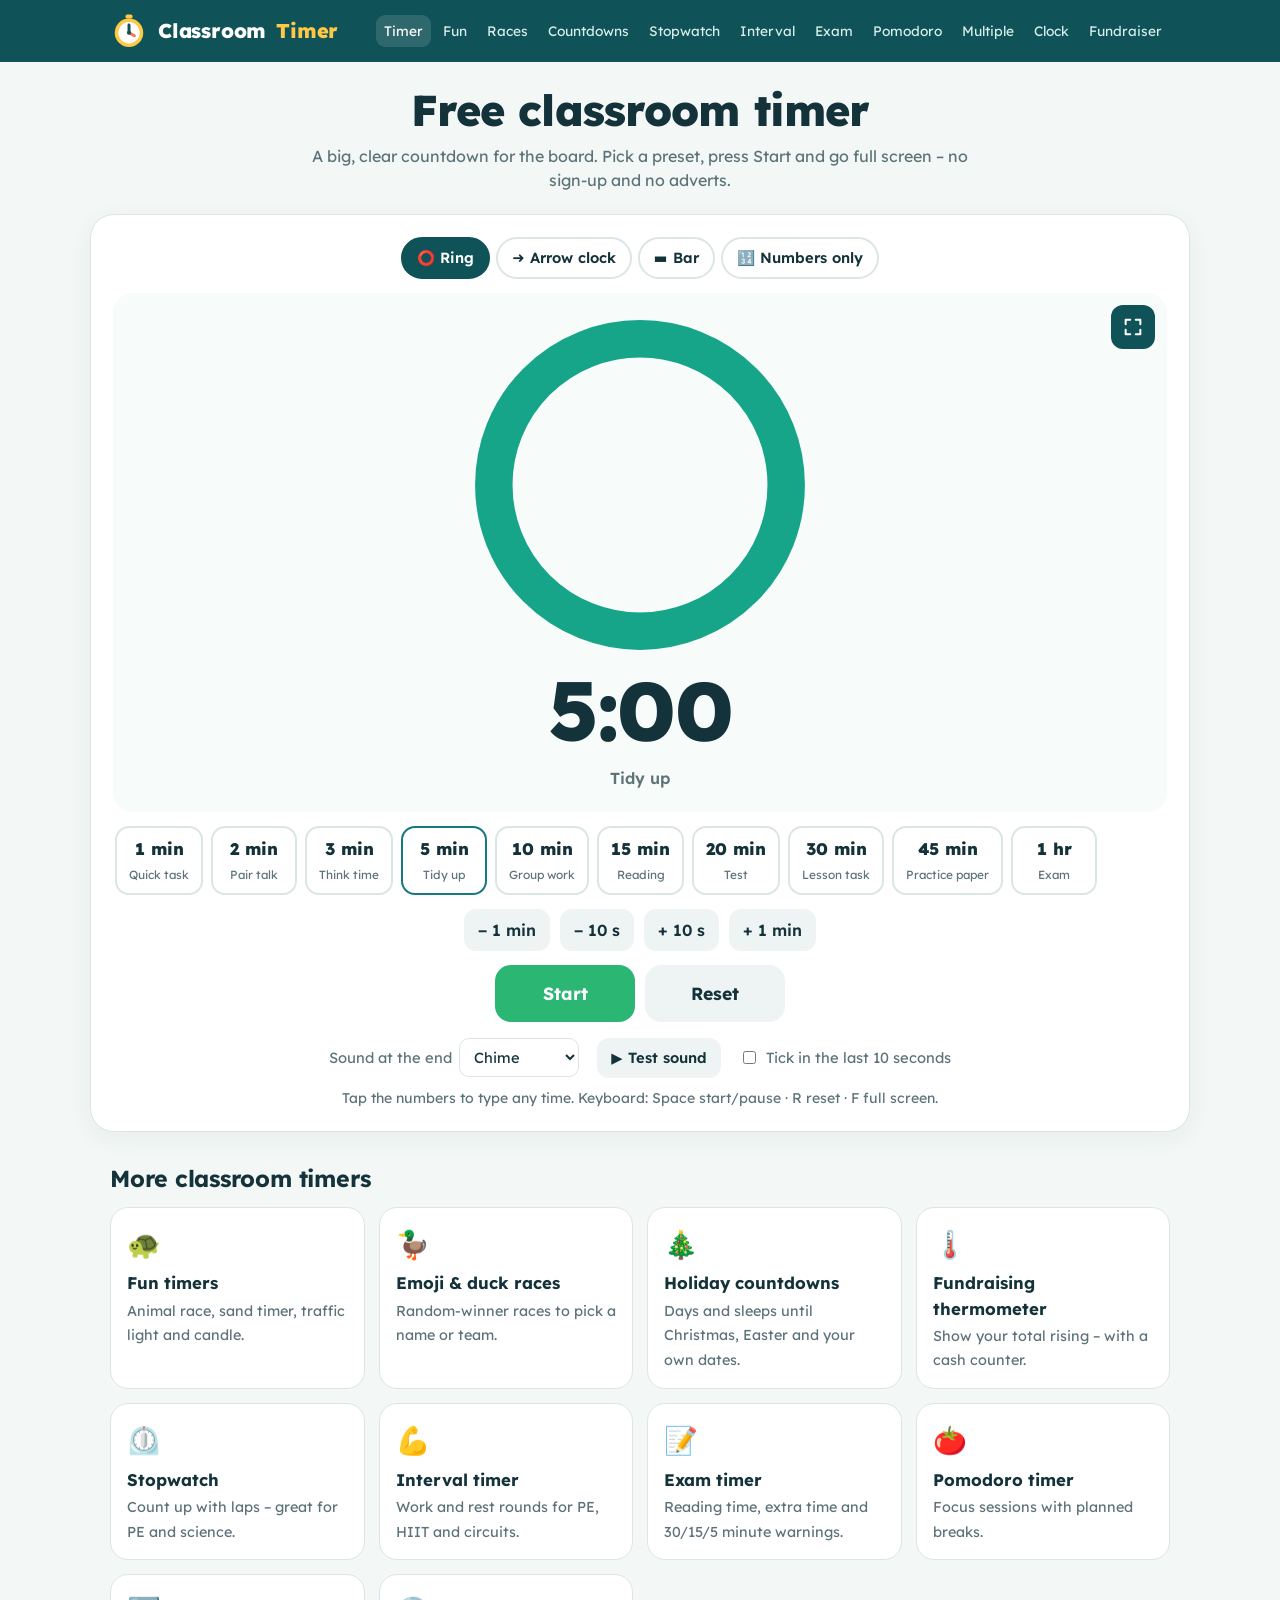
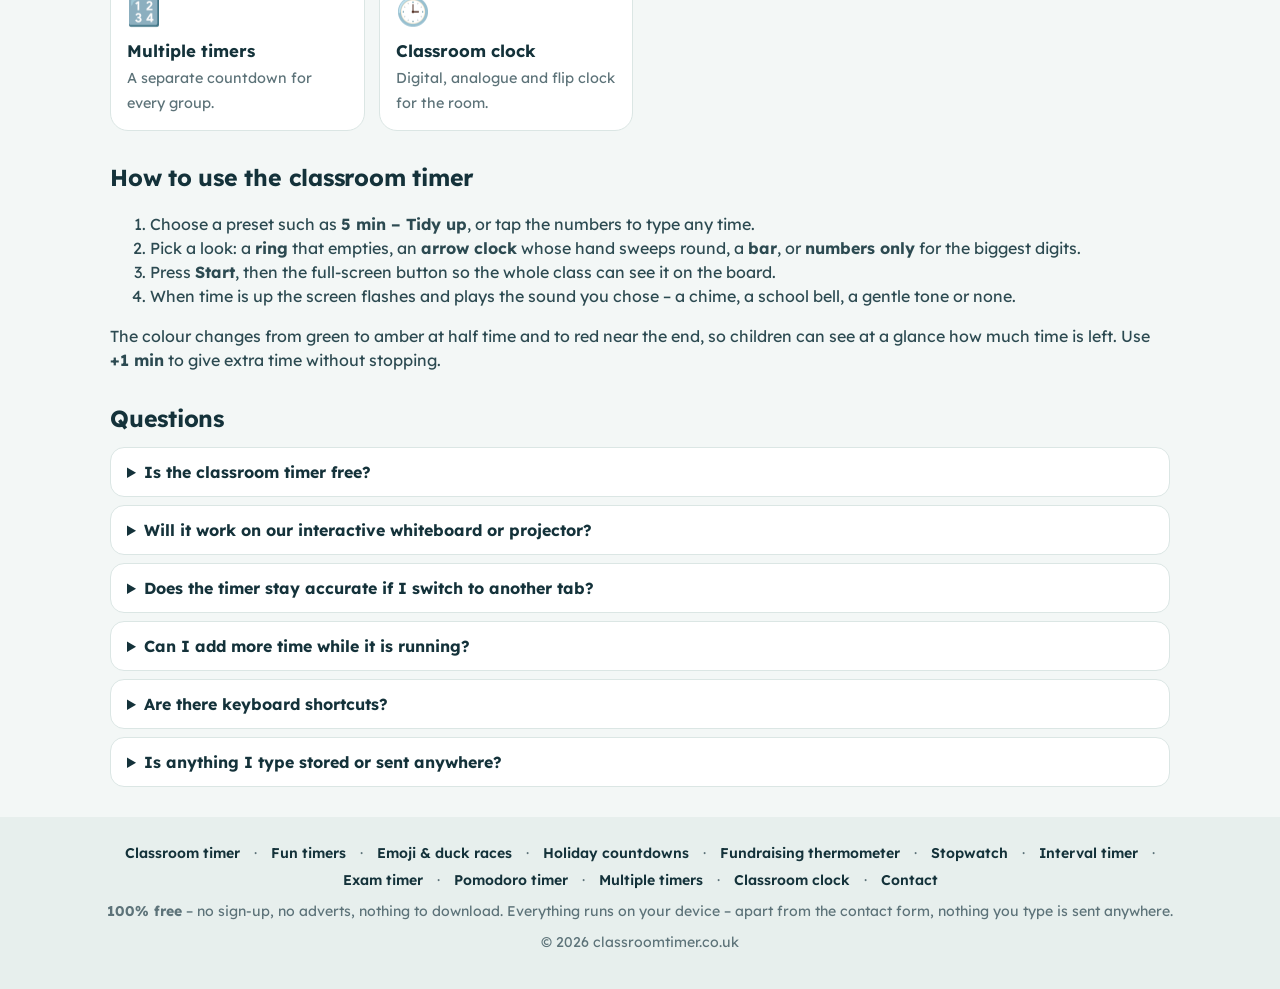
==== index.html @ d0c6798f "Add files via upload" ====
<!DOCTYPE html>
<html lang="en-GB">
<head>
<meta charset="utf-8">
<meta name="viewport" content="width=device-width, initial-scale=1">
<title>Classroom Timer – Free Online Countdown for Teachers</title>
<meta name="description" content="Free classroom timer with big, clear numbers for the board. Presets from 1 minute to 1 hour, full screen, end-of-time sounds. No sign-up, no adverts.">
<link rel="canonical" href="https://classroomtimer.co.uk/">
<meta name="robots" content="index, follow">
<meta name="theme-color" content="#0F5257">
<link rel="icon" href="/favicon.svg?v=20261110" type="image/svg+xml">
<link rel="icon" href="/favicon-32.png?v=20261110" sizes="32x32" type="image/png">
<link rel="apple-touch-icon" href="/apple-touch-icon.png?v=20261110">
<meta property="og:type" content="website"><meta property="og:url" content="https://classroomtimer.co.uk/"><meta property="og:site_name" content="Classroom Timer">
<meta property="og:title" content="Classroom Timer – Free Online Countdown for Teachers"><meta property="og:description" content="Free classroom timer with big, clear numbers for the board. Presets from 1 minute to 1 hour, full screen, end-of-time sounds. No sign-up, no adverts.">
<meta property="og:image" content="https://classroomtimer.co.uk/og-image.png?v=20261110"><meta property="og:image:width" content="1200"><meta property="og:image:height" content="630"><meta property="og:locale" content="en_GB">
<meta name="twitter:card" content="summary_large_image"><meta name="twitter:title" content="Classroom Timer – Free Online Countdown for Teachers"><meta name="twitter:description" content="Free classroom timer with big, clear numbers for the board. Presets from 1 minute to 1 hour, full screen, end-of-time sounds. No sign-up, no adverts."><meta name="twitter:image" content="https://classroomtimer.co.uk/og-image.png?v=20261110">
<link rel="preconnect" href="https://fonts.googleapis.com"><link rel="preconnect" href="https://fonts.gstatic.com" crossorigin>
<link href="https://fonts.googleapis.com/css2?family=Lexend:wght@400;500;600;700;800&display=swap" rel="stylesheet">
<link rel="stylesheet" href="/site.css?v=20261110"><link rel="stylesheet" href="/visual.css?v=20261110">

<script type="application/ld+json">{"@context": "https://schema.org", "@graph": [{"@type": "WebSite", "name": "Classroom Timer", "url": "https://classroomtimer.co.uk/", "inLanguage": "en-GB"}, {"@type": "WebApplication", "name": "Free classroom timer", "url": "https://classroomtimer.co.uk/", "applicationCategory": "EducationalApplication", "operatingSystem": "Any (runs in your web browser)", "isAccessibleForFree": true, "inLanguage": "en-GB", "offers": {"@type": "Offer", "price": "0", "priceCurrency": "GBP"}}, {"@type": "FAQPage", "mainEntity": [{"@type": "Question", "name": "Is the classroom timer free?", "acceptedAnswer": {"@type": "Answer", "text": "Yes. Every timer on this site is completely free, with no sign-up, no download and no adverts."}}, {"@type": "Question", "name": "Will it work on our interactive whiteboard or projector?", "acceptedAnswer": {"@type": "Answer", "text": "Yes. It runs in any modern web browser. Press the full-screen button and the timer fills the screen with large, high-contrast numbers that are easy to read from the back of the room."}}, {"@type": "Question", "name": "Does the timer stay accurate if I switch to another tab?", "acceptedAnswer": {"@type": "Answer", "text": "Yes. The time left is worked out from the computer’s clock rather than by counting, so it stays correct even if you switch to slides or another tab. It also keeps the screen awake on devices that allow it."}}, {"@type": "Question", "name": "Can I add more time while it is running?", "acceptedAnswer": {"@type": "Answer", "text": "Yes – use the +1 min and +10 s buttons at any time. You can also pause and carry on."}}, {"@type": "Question", "name": "Are there keyboard shortcuts?", "acceptedAnswer": {"@type": "Answer", "text": "Space starts and pauses, R resets and F switches full screen on or off."}}, {"@type": "Question", "name": "Is anything I type stored or sent anywhere?", "acceptedAnswer": {"@type": "Answer", "text": "No. Everything runs on your device. Your last settings are remembered in your own browser only."}}]}]}</script>
</head>
<body data-page="home">
<header class="top"><div class="top-in">
  <a class="logo" href="/" aria-label="Classroom Timer – home"><svg viewBox="0 0 64 64" aria-hidden="true"><circle cx="32" cy="35" r="24" fill="#FFC845"/><circle cx="32" cy="35" r="18" fill="#fff"/>
<path d="M32 35 L32 22" stroke="#0F5257" stroke-width="5" stroke-linecap="round"/><path d="M32 35 L41 40" stroke="#FF6B5B" stroke-width="5" stroke-linecap="round"/>
<rect x="26" y="4" width="12" height="7" rx="3" fill="#FFC845"/><circle cx="32" cy="35" r="3.5" fill="#0F5257"/></svg>Classroom <span>Timer</span></a>
  <button class="menu-btn" type="button" aria-expanded="false" aria-controls="nav">☰ Menu</button>
  <nav class="nav" id="nav" aria-label="Timers"><a href="/" class="on" aria-current="page">Timer</a><a href="/fun-timers/">Fun</a><a href="/races/">Races</a><a href="/holiday-countdown/">Countdowns</a><a href="/stopwatch/">Stopwatch</a><a href="/interval-timer/">Interval</a><a href="/exam-timer/">Exam</a><a href="/pomodoro-timer/">Pomodoro</a><a href="/multiple-timers/">Multiple</a><a href="/clock/">Clock</a><a href="/fundraising-thermometer/">Fundraiser</a></nav>
</div></header>
<main>
<div class="hero"><h1>Free classroom timer</h1><p>A big, clear countdown for the board. Pick a preset, press Start and go full screen – no sign-up and no adverts.</p></div>
<section class="card" id="vt"></section>
</main>
<section class="info"><h2>More classroom timers</h2><div class="tools"><a class="tool" href="/fun-timers/"><i>🐢</i><b>Fun timers</b><span>Animal race, sand timer, traffic light and candle.</span></a><a class="tool" href="/races/"><i>🦆</i><b>Emoji & duck races</b><span>Random-winner races to pick a name or team.</span></a><a class="tool" href="/holiday-countdown/"><i>🎄</i><b>Holiday countdowns</b><span>Days and sleeps until Christmas, Easter and your own dates.</span></a><a class="tool" href="/fundraising-thermometer/"><i>🌡️</i><b>Fundraising thermometer</b><span>Show your total rising – with a cash counter.</span></a><a class="tool" href="/stopwatch/"><i>⏲️</i><b>Stopwatch</b><span>Count up with laps – great for PE and science.</span></a><a class="tool" href="/interval-timer/"><i>💪</i><b>Interval timer</b><span>Work and rest rounds for PE, HIIT and circuits.</span></a><a class="tool" href="/exam-timer/"><i>📝</i><b>Exam timer</b><span>Reading time, extra time and 30/15/5 minute warnings.</span></a><a class="tool" href="/pomodoro-timer/"><i>🍅</i><b>Pomodoro timer</b><span>Focus sessions with planned breaks.</span></a><a class="tool" href="/multiple-timers/"><i>🔢</i><b>Multiple timers</b><span>A separate countdown for every group.</span></a><a class="tool" href="/clock/"><i>🕒</i><b>Classroom clock</b><span>Digital, analogue and flip clock for the room.</span></a></div>
  <h2>How to use the classroom timer</h2>
  <ol><li>Choose a preset such as <strong>5 min – Tidy up</strong>, or tap the numbers to type any time.</li>
  <li>Pick a look: a <strong>ring</strong> that empties, an <strong>arrow clock</strong> whose hand sweeps round, a <strong>bar</strong>, or <strong>numbers only</strong> for the biggest digits.</li>
  <li>Press <strong>Start</strong>, then the full-screen button so the whole class can see it on the board.</li>
  <li>When time is up the screen flashes and plays the sound you chose – a chime, a school bell, a gentle tone or none.</li></ol>
  <p>The colour changes from green to amber at half time and to red near the end, so children can see at a glance how much time is left. Use <strong>+1 min</strong> to give extra time without stopping.</p><h2>Questions</h2><details><summary>Is the classroom timer free?</summary><p>Yes. Every timer on this site is completely free, with no sign-up, no download and no adverts.</p></details><details><summary>Will it work on our interactive whiteboard or projector?</summary><p>Yes. It runs in any modern web browser. Press the full-screen button and the timer fills the screen with large, high-contrast numbers that are easy to read from the back of the room.</p></details><details><summary>Does the timer stay accurate if I switch to another tab?</summary><p>Yes. The time left is worked out from the computer’s clock rather than by counting, so it stays correct even if you switch to slides or another tab. It also keeps the screen awake on devices that allow it.</p></details><details><summary>Can I add more time while it is running?</summary><p>Yes – use the +1 min and +10 s buttons at any time. You can also pause and carry on.</p></details><details><summary>Are there keyboard shortcuts?</summary><p>Space starts and pauses, R resets and F switches full screen on or off.</p></details><details><summary>Is anything I type stored or sent anywhere?</summary><p>No. Everything runs on your device. Your last settings are remembered in your own browser only.</p></details></section>
<footer><div class="foot-in">
  <div class="foot-links"><a href="/">Classroom timer</a> · <a href="/fun-timers/">Fun timers</a> · <a href="/races/">Emoji & duck races</a> · <a href="/holiday-countdown/">Holiday countdowns</a> · <a href="/fundraising-thermometer/">Fundraising thermometer</a> · <a href="/stopwatch/">Stopwatch</a> · <a href="/interval-timer/">Interval timer</a> · <a href="/exam-timer/">Exam timer</a> · <a href="/pomodoro-timer/">Pomodoro timer</a> · <a href="/multiple-timers/">Multiple timers</a> · <a href="/clock/">Classroom clock</a> · <a href="/contact/">Contact</a></div>
  <div><strong>100% free</strong> – no sign-up, no adverts, nothing to download. Everything runs on your device – apart from the contact form, nothing you type is sent anywhere.</div>
  <div>© 2026 classroomtimer.co.uk</div>
</div></footer>
<script>window.VT={styles:['ring','arrow','bar','digits'],def:'ring',key:'home'};</script><script src="/common.js?v=20261110"></script><script src="/visual.js?v=20261110"></script>
<script data-goatcounter="https://classroomtimer.goatcounter.com/count" async src="//gc.zgo.at/count.js"></script>
</body>
</html>
---- site.css ----
/* classroomtimer.co.uk – shared styles */
:root{
  --ink:#14323a; --muted:#5d7379; --bg:#f3f7f6; --card:#ffffff; --line:#dbe6e4;
  --brand:#0F5257; --brand2:#137a80; --sun:#FFC845; --coral:#FF6B5B; --leaf:#2BB673;
  --t-ok:#17a589; --t-warn:#F5A623; --t-end:#FF5A4E;
}
*{box-sizing:border-box}
html{scroll-behavior:smooth}
body{margin:0;font-family:Lexend,system-ui,sans-serif;background:var(--bg);color:var(--ink);line-height:1.5}
a{color:var(--brand2)}
button{font-family:inherit}
/* ---------- top bar ---------- */
.top{background:var(--brand);color:#fff}
.top-in{max-width:1100px;margin:0 auto;padding:12px 20px;display:flex;align-items:center;gap:14px}
.logo{display:flex;align-items:center;gap:10px;font-weight:800;font-size:1.25rem;letter-spacing:-.01em;color:#fff;text-decoration:none}
.logo svg{width:38px;height:38px;flex:none}
.logo span{color:var(--sun)}
.nav{margin-left:auto;display:flex;gap:4px;flex-wrap:wrap;justify-content:flex-end}
.nav a{color:#d6eceb;text-decoration:none;font-size:.86rem;padding:6px 8px;border-radius:9px;white-space:nowrap}
.nav a.on,.nav a:hover{background:rgba(255,255,255,.13);color:#fff}
.menu-btn{display:none;margin-left:auto;background:rgba(255,255,255,.12);border:0;color:#fff;border-radius:10px;padding:8px 12px;font-weight:600;cursor:pointer}
@media (max-width:1060px){
  .menu-btn{display:block}
  .nav{display:none;position:absolute;left:0;right:0;top:62px;background:var(--brand);flex-direction:column;padding:8px 14px 14px;z-index:50}
  .nav.open{display:flex}
  .top{position:relative}
}
/* ---------- page header ---------- */
.hero{max-width:1100px;margin:0 auto;padding:24px 20px 6px;text-align:center}
.hero h1{margin:0;font-size:clamp(1.8rem,4.6vw,2.7rem);font-weight:800;letter-spacing:-.02em;line-height:1.15}
.hero p{margin:8px auto 0;color:var(--muted);max-width:680px}
/* ---------- cards ---------- */
.card{max-width:1100px;margin:16px auto 28px;background:var(--card);border:1px solid var(--line);border-radius:24px;padding:22px;box-shadow:0 6px 24px rgba(15,82,87,.06)}
@media (max-width:600px){ .card{margin:12px 10px 22px;padding:16px;border-radius:20px} }
.chips{display:flex;gap:6px;flex-wrap:wrap;justify-content:center;margin-bottom:14px}
.chips button{font:inherit;font-weight:600;font-size:.92rem;border:2px solid var(--line);background:#fff;color:var(--ink);padding:8px 14px;border-radius:999px;cursor:pointer}
.chips button.on{background:var(--brand);border-color:var(--brand);color:#fff}
.stage{position:relative;background:#f7fbfa;border-radius:20px;min-height:340px;display:flex;flex-direction:column;align-items:center;justify-content:center;gap:10px;padding:22px 20px;overflow:hidden}
.fs-btn{position:absolute;top:12px;right:12px;width:44px;height:44px;border-radius:12px;border:0;background:var(--brand);color:#fff;cursor:pointer;display:grid;place-items:center;z-index:5}
.fs-btn svg{width:22px;height:22px;stroke:#fff;fill:none;stroke-width:2.2;stroke-linecap:round;stroke-linejoin:round}
.digits{font-weight:800;font-variant-numeric:tabular-nums;letter-spacing:-.02em;line-height:1;font-size:clamp(3rem,11vw,5.2rem);color:var(--ink);
  background:none;border:0;font-family:inherit;padding:4px 10px;border-radius:14px}
button.digits{cursor:pointer}
button.digits:hover{background:rgba(15,82,87,.06)}
.lbl{color:var(--muted);font-weight:600;min-height:1.4em;text-align:center}
.btn{font:inherit;font-weight:700;font-size:1.1rem;border:0;border-radius:16px;padding:15px 28px;cursor:pointer;min-width:140px}
.btn.go{background:var(--leaf);color:#fff}
.btn.pause{background:var(--sun);color:var(--ink)}
.btn.ghost{background:#eef4f3;color:var(--ink)}
.btn.dark{background:var(--brand);color:#fff}
.btn:disabled{opacity:.45;cursor:default}
.ctrl{display:flex;gap:10px;justify-content:center;flex-wrap:wrap;margin-top:14px}
.small-btn{font:inherit;font-weight:600;border:0;background:#eef4f3;color:var(--ink);border-radius:12px;padding:9px 14px;cursor:pointer}
.opts{display:flex;gap:18px;justify-content:center;flex-wrap:wrap;margin-top:16px;color:var(--muted);font-size:.92rem;align-items:center}
.opts label{display:flex;gap:7px;align-items:center}
select,input[type=number],input[type=text]{font:inherit;padding:8px 10px;border-radius:10px;border:1.5px solid var(--line);background:#fff;color:var(--ink)}
.field{display:flex;flex-direction:column;gap:4px;font-size:.85rem;font-weight:600;color:var(--muted)}
.field input,.field select{font-size:1rem;color:var(--ink);min-width:0}
.field[hidden],[hidden]{display:none !important}
.grid-fields{display:grid;grid-template-columns:repeat(auto-fit,minmax(150px,1fr));gap:12px;margin-top:6px}
.presets{display:flex;gap:8px;overflow-x:auto;padding:14px 2px 6px;scrollbar-width:thin}
.presets button{flex:none;font:inherit;border:2px solid var(--line);background:#fff;border-radius:14px;padding:8px 12px;cursor:pointer;text-align:center;min-width:86px;color:var(--ink)}
.presets button b{display:block;font-size:1.05rem;font-weight:800}
.presets button small{color:var(--muted);font-size:.74rem}
.presets button:hover,.presets button.on{border-color:var(--brand2)}
.hint{color:var(--muted);font-size:.88rem;text-align:center;margin:10px 0 0}
/* ---------- end of time ---------- */
.stage.warn .digits{color:var(--t-end);animation:ct-pulse 1s ease-in-out infinite}
@keyframes ct-pulse{50%{transform:scale(1.06)}}
.stage.done{animation:ct-flash 1s ease-in-out 4}
@keyframes ct-flash{50%{background:#ffe4e1}}
.stage.done .digits{color:var(--t-end)}
/* ---------- full screen ---------- */
.stage:fullscreen,.stage.fake-fs{border-radius:0;background:#f7fbfa;padding:30px}
.stage.fake-fs{position:fixed;inset:0;z-index:1000}
.stage:fullscreen .digits,.stage.fake-fs .digits{font-size:clamp(4rem,14vh,10rem)}
.stage:fullscreen .lbl,.stage.fake-fs .lbl{font-size:1.5rem}
.fsctrl{display:none}
.stage:fullscreen .fsctrl,.stage.fake-fs .fsctrl{display:flex;gap:10px;margin-top:6px;flex-wrap:wrap;justify-content:center}
/* ---------- info sections ---------- */
.info{max-width:1100px;margin:0 auto 26px;padding:0 20px}
.info h2{font-size:1.45rem;margin:30px 0 10px;letter-spacing:-.01em}
.info h3{font-size:1.08rem;margin:18px 0 6px}
.info p,.info li{color:#2c4a51}
.tools{display:grid;grid-template-columns:repeat(auto-fill,minmax(230px,1fr));gap:14px;margin-top:10px}
.tool{display:block;background:#fff;border:1px solid var(--line);border-radius:18px;padding:16px;text-decoration:none;color:var(--ink);transition:transform .15s,box-shadow .15s}
.tool:hover{transform:translateY(-2px);box-shadow:0 8px 22px rgba(15,82,87,.1)}
.tool b{display:block;font-size:1.05rem;margin:6px 0 2px}
.tool span{color:var(--muted);font-size:.9rem}
.tool i{font-style:normal;font-size:1.7rem}
details{background:#fff;border:1px solid var(--line);border-radius:14px;padding:12px 16px;margin:8px 0}
summary{font-weight:700;cursor:pointer}
details p{margin:8px 0 2px}
/* ---------- footer ---------- */
footer{background:#e7efed;color:var(--muted);font-size:.88rem;padding:26px 20px 36px;margin-top:30px}
.foot-in{max-width:1100px;margin:0 auto;display:flex;flex-direction:column;gap:10px;align-items:center;text-align:center}
.foot-links{display:flex;flex-wrap:wrap;gap:6px 14px;justify-content:center}
.foot-links a{color:var(--ink);text-decoration:none;font-weight:600}
.foot-links a:hover{text-decoration:underline}
@media print{ .top,footer,.fs-btn{display:none} }
---- visual.css ----
.vis{width:min(340px,80vw);aspect-ratio:1;position:relative;display:grid;place-items:center}
  .vis > *{grid-area:1/1}
  .digits{font-weight:800;font-variant-numeric:tabular-nums;letter-spacing:-.02em;line-height:1;font-size:clamp(3rem,11vw,5.2rem);color:var(--ink);
    background:none;border:0;font-family:inherit;cursor:pointer;padding:4px 10px;border-radius:14px}
  .digits:hover{background:rgba(15,82,87,.06)}
  .digits.big{font-size:clamp(4.5rem,20vw,11rem)}
  .lbl{color:var(--muted);font-weight:600;min-height:1.4em;text-align:center}
  /* ring */
  .ring{width:100%;height:100%}
  .ring .track{stroke:#e3eeec}
  .ring .prog{transition:stroke .4s}
  /* bar */
  .bar{width:min(760px,100%);height:64px;border-radius:999px;background:#e3eeec;overflow:hidden}
  .bar i{display:block;height:100%;width:100%;border-radius:999px;transform-origin:left;transition:background .4s}
  /* traffic light */
  .tl{width:44%;height:94%;background:#26343a;border-radius:44px;display:flex;flex-direction:column;justify-content:space-around;align-items:center;padding:14px 0;box-shadow:inset 0 -6px 0 rgba(0,0,0,.25)}
  .tl b{width:62%;aspect-ratio:1;border-radius:50%;background:#3c4a50;transition:background .3s,box-shadow .3s}
  .tl b.r.on{background:#ff4d42;box-shadow:0 0 30px 6px rgba(255,77,66,.7)}
  .tl b.a.on{background:#ffb627;box-shadow:0 0 30px 6px rgba(255,182,39,.7)}
  .tl b.g.on{background:#27d17f;box-shadow:0 0 30px 6px rgba(39,209,127,.7)}
  /* candle */
  .smoke{opacity:0}
  .out .smoke{animation:smoke 2.4s ease-out forwards}
  @keyframes smoke{0%{opacity:.7;transform:translateY(0)}100%{opacity:0;transform:translateY(-60px) scale(1.6)}}
  /* animal race (for 3–6 year olds) */
  .animals{display:flex;gap:8px;justify-content:center;flex-wrap:wrap;margin:-4px 0 14px}
  .animals button{border:3px solid var(--line);background:#fff;border-radius:18px;padding:6px 8px;cursor:pointer;width:84px;font:inherit;font-weight:700;font-size:.78rem;color:var(--ink)}
  .animals button svg{width:62px;height:50px;display:block;margin:0 auto 2px}
  .animals button.on{border-color:var(--leaf);background:#eefaf3}
  .race{width:100%;height:auto;display:block;border-radius:18px}
  .cloud{animation:drift 40s linear infinite}
  .cloud.c2{animation-duration:58s}
  @keyframes drift{from{transform:translateX(-160px)}to{transform:translateX(860px)}}
  .walk .body{animation:bob .5s ease-in-out infinite}
  @keyframes bob{50%{transform:translateY(-6px) rotate(-3deg)}}
  .win .body{animation:hop .6s ease-in-out 5}
  @keyframes hop{50%{transform:translateY(-38px) scale(1.08)}}
  .bloom circle,.bloom ellipse{transition:transform .5s cubic-bezier(.3,1.6,.5,1)}
  .bud .petals{transform:scale(.25);transform-box:fill-box;transform-origin:center}
  .petals{transition:transform .6s cubic-bezier(.3,1.6,.5,1);transform-box:fill-box;transform-origin:center}
  .confetti{position:absolute;top:-20px;width:10px;height:16px;border-radius:3px;animation:fallc 2.6s ease-in forwards;pointer-events:none}
  @keyframes fallc{to{transform:translateY(110vh) rotate(720deg)}}
  .stage.race-on{min-height:0}
  .stage.race-on .digits{font-size:clamp(2.4rem,7vw,3.6rem)}
  .stage:fullscreen.race-on .vis,.stage.fake-fs.race-on .vis{width:min(94vw,150vh) !important}
  .stage:fullscreen .vis,.stage.fake-fs .vis{width:min(60vh,80vw)}
  .stage:fullscreen .digits.big,.stage.fake-fs .digits.big{font-size:clamp(6rem,32vh,22rem)}
  .stage:fullscreen .bar,.stage.fake-fs .bar{height:14vh}
  .edit{display:none;gap:8px;align-items:center;justify-content:center}
  .edit.on{display:flex}
  .edit input{width:110px;font:inherit;font-weight:800;font-size:2.4rem;text-align:center;border:2px solid var(--brand2);border-radius:14px;padding:6px}
  .edit span{font-size:2.4rem;font-weight:800}
  .edit button{font:inherit;font-weight:700;border:0;background:var(--brand);color:#fff;border-radius:12px;padding:12px 16px;cursor:pointer}
  .digits.big{font-size:clamp(4.5rem,20vw,11rem)}
  .animals[hidden]{display:none}
  .flame{transform-box:fill-box;transform-origin:50% 92%;animation:flick 1.6s ease-in-out infinite}
  @keyframes flick{0%,100%{transform:scale(1,1) skewX(0deg)}20%{transform:scale(.96,1.05) skewX(-2deg)}45%{transform:scale(1.03,.96) skewX(2deg)}70%{transform:scale(.98,1.07) skewX(-1deg)}}
  .glow{transform-box:fill-box;transform-origin:center;animation:glowp 2.2s ease-in-out infinite}
  @keyframes glowp{50%{opacity:.75;transform:scale(.94)}}
  #wickOut{display:none}
  .out #flameG{display:none}.out #wickOut{display:inline}
  @media (prefers-reduced-motion: reduce){ .flame,.glow{animation:none} }
  .arrowc{width:100%;height:100%}
  #slice{transition:fill .5s}
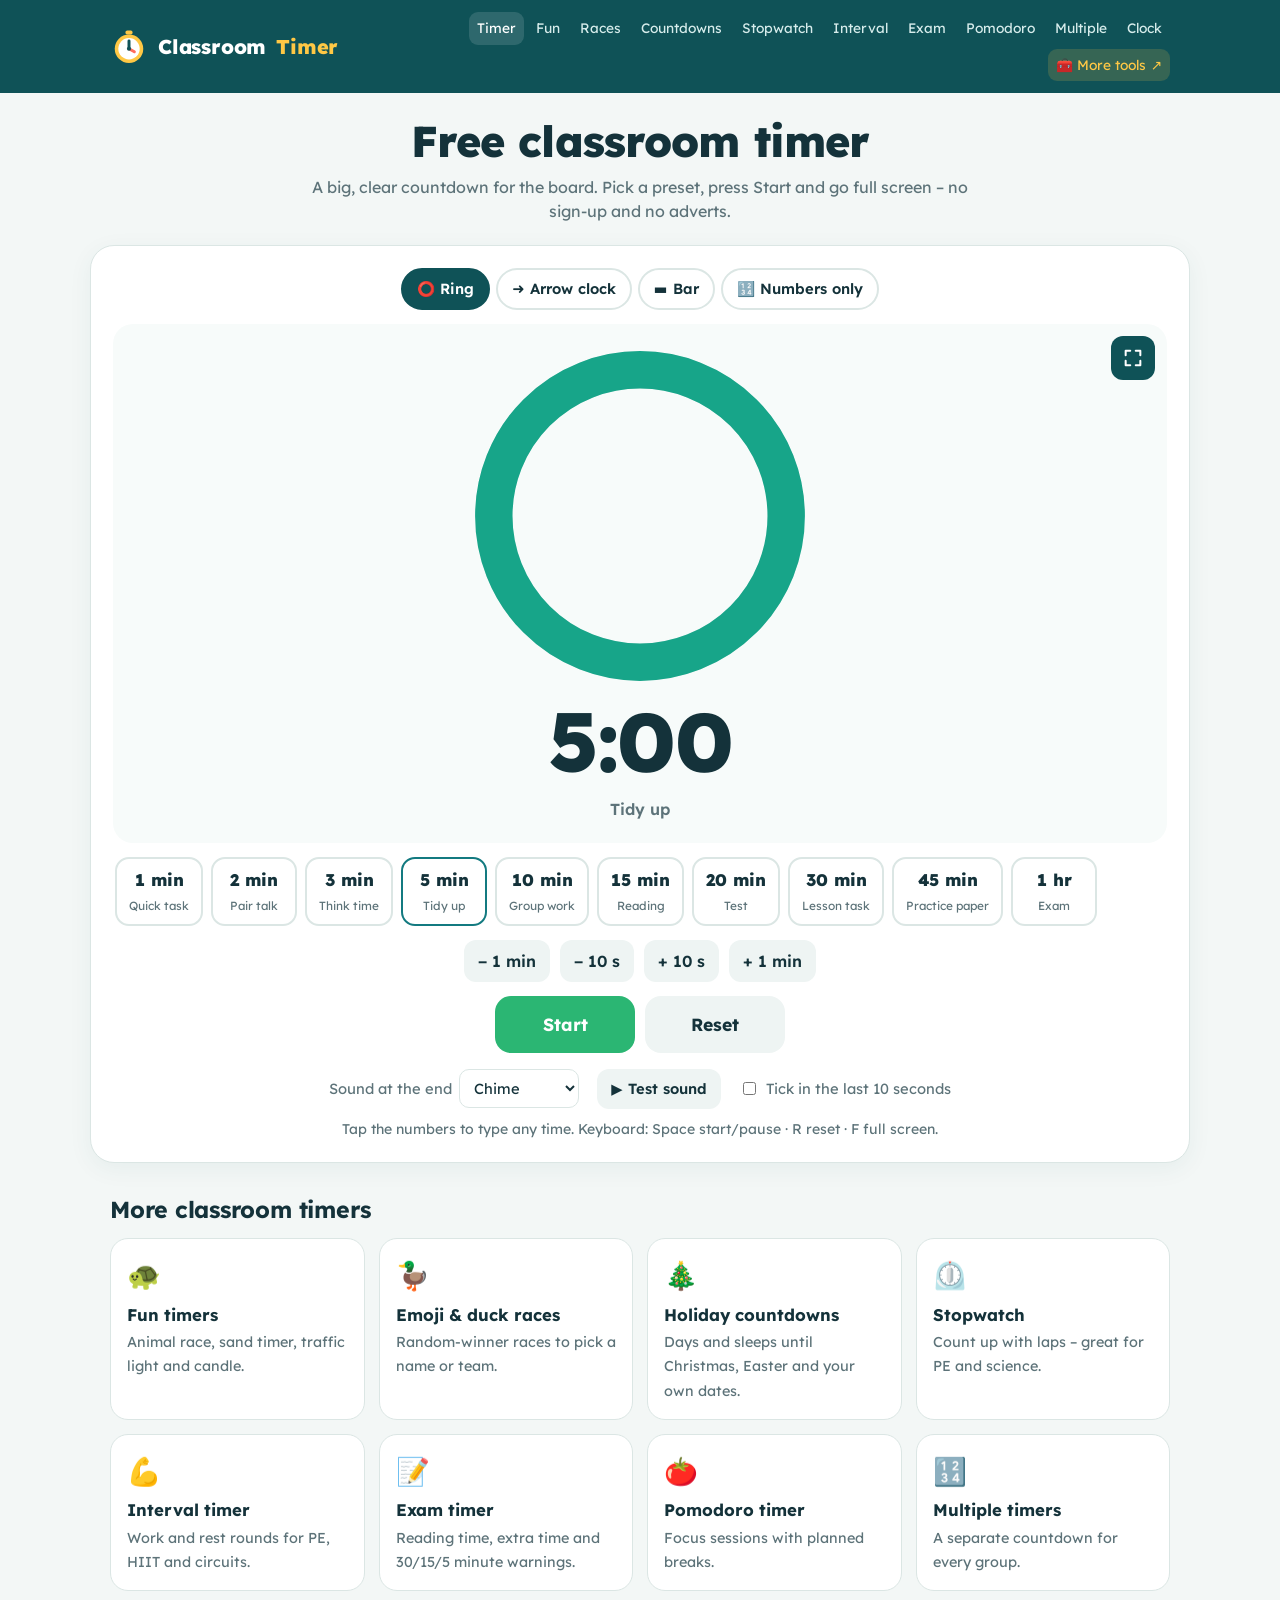
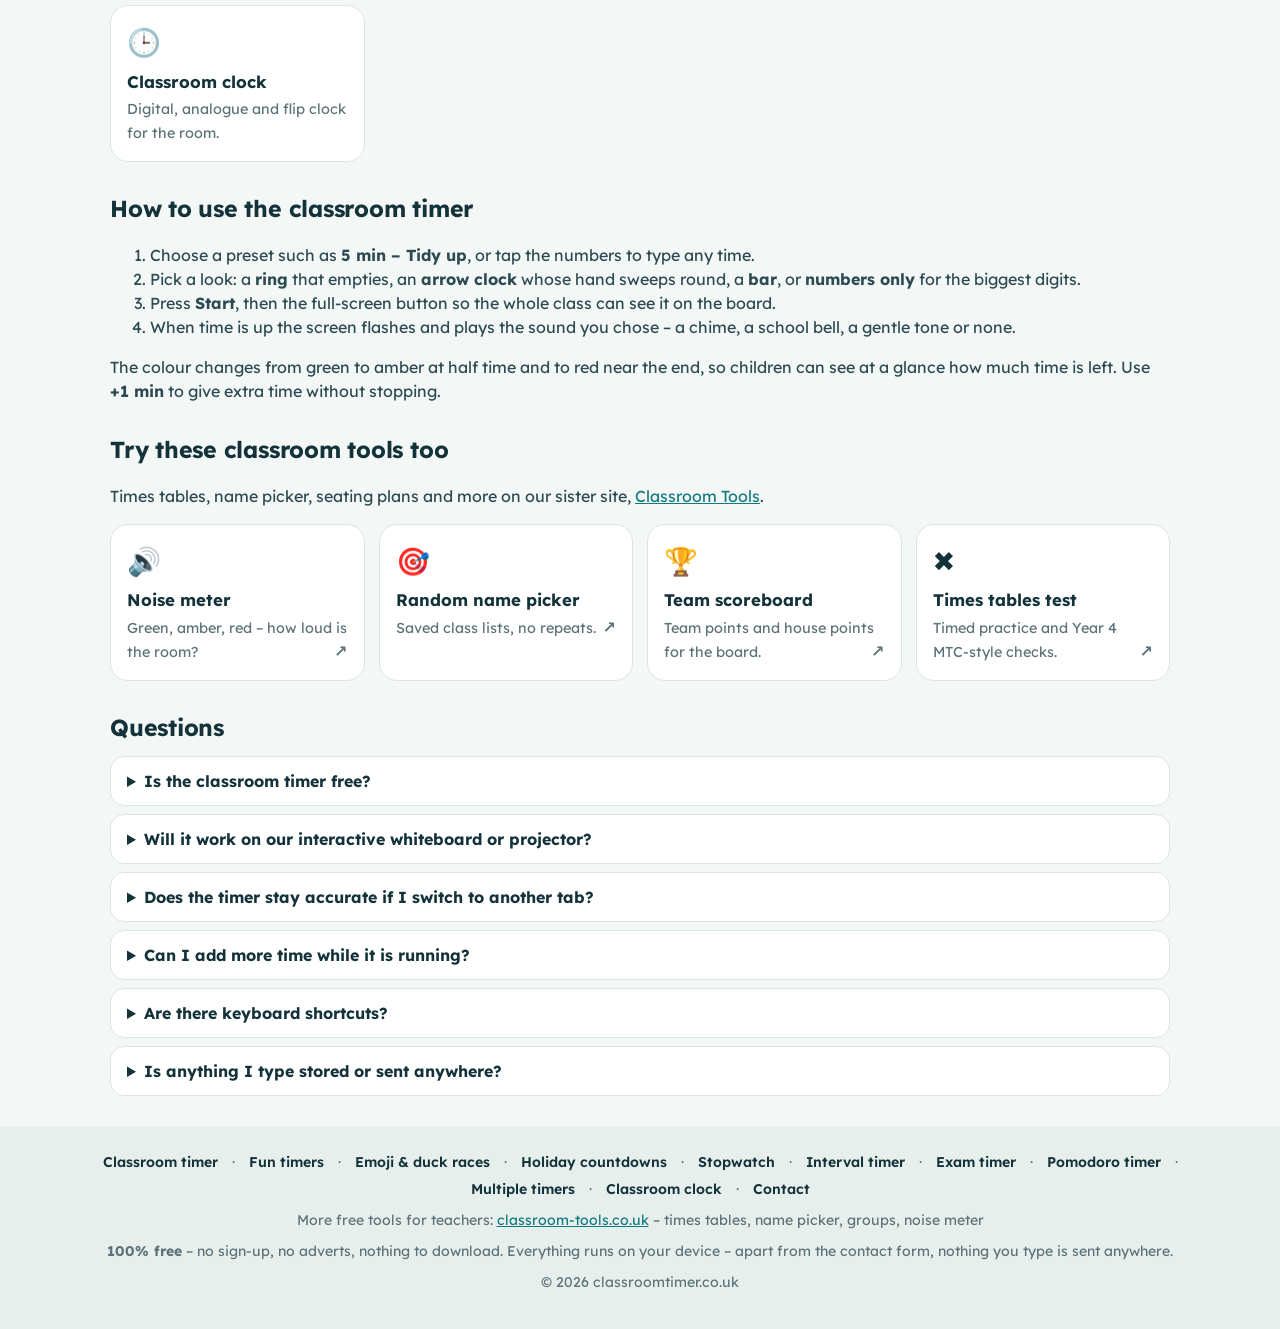
==== commit 78ad8d7b: "Add files via upload" ====
--- a/index.html
+++ b/index.html
@@ -8,16 +8,16 @@
 <link rel="canonical" href="https://classroomtimer.co.uk/">
 <meta name="robots" content="index, follow">
 <meta name="theme-color" content="#0F5257">
-<link rel="icon" href="/favicon.svg?v=20261110" type="image/svg+xml">
-<link rel="icon" href="/favicon-32.png?v=20261110" sizes="32x32" type="image/png">
-<link rel="apple-touch-icon" href="/apple-touch-icon.png?v=20261110">
+<link rel="icon" href="/favicon.svg?v=20261117" type="image/svg+xml">
+<link rel="icon" href="/favicon-32.png?v=20261117" sizes="32x32" type="image/png">
+<link rel="apple-touch-icon" href="/apple-touch-icon.png?v=20261117">
 <meta property="og:type" content="website"><meta property="og:url" content="https://classroomtimer.co.uk/"><meta property="og:site_name" content="Classroom Timer">
 <meta property="og:title" content="Classroom Timer – Free Online Countdown for Teachers"><meta property="og:description" content="Free classroom timer with big, clear numbers for the board. Presets from 1 minute to 1 hour, full screen, end-of-time sounds. No sign-up, no adverts.">
-<meta property="og:image" content="https://classroomtimer.co.uk/og-image.png?v=20261110"><meta property="og:image:width" content="1200"><meta property="og:image:height" content="630"><meta property="og:locale" content="en_GB">
-<meta name="twitter:card" content="summary_large_image"><meta name="twitter:title" content="Classroom Timer – Free Online Countdown for Teachers"><meta name="twitter:description" content="Free classroom timer with big, clear numbers for the board. Presets from 1 minute to 1 hour, full screen, end-of-time sounds. No sign-up, no adverts."><meta name="twitter:image" content="https://classroomtimer.co.uk/og-image.png?v=20261110">
+<meta property="og:image" content="https://classroomtimer.co.uk/og-image.png?v=20261117"><meta property="og:image:width" content="1200"><meta property="og:image:height" content="630"><meta property="og:locale" content="en_GB">
+<meta name="twitter:card" content="summary_large_image"><meta name="twitter:title" content="Classroom Timer – Free Online Countdown for Teachers"><meta name="twitter:description" content="Free classroom timer with big, clear numbers for the board. Presets from 1 minute to 1 hour, full screen, end-of-time sounds. No sign-up, no adverts."><meta name="twitter:image" content="https://classroomtimer.co.uk/og-image.png?v=20261117">
 <link rel="preconnect" href="https://fonts.googleapis.com"><link rel="preconnect" href="https://fonts.gstatic.com" crossorigin>
 <link href="https://fonts.googleapis.com/css2?family=Lexend:wght@400;500;600;700;800&display=swap" rel="stylesheet">
-<link rel="stylesheet" href="/site.css?v=20261110"><link rel="stylesheet" href="/visual.css?v=20261110">
+<link rel="stylesheet" href="/site.css?v=20261117"><link rel="stylesheet" href="/visual.css?v=20261117">
 
 <script type="application/ld+json">{"@context": "https://schema.org", "@graph": [{"@type": "WebSite", "name": "Classroom Timer", "url": "https://classroomtimer.co.uk/", "inLanguage": "en-GB"}, {"@type": "WebApplication", "name": "Free classroom timer", "url": "https://classroomtimer.co.uk/", "applicationCategory": "EducationalApplication", "operatingSystem": "Any (runs in your web browser)", "isAccessibleForFree": true, "inLanguage": "en-GB", "offers": {"@type": "Offer", "price": "0", "priceCurrency": "GBP"}}, {"@type": "FAQPage", "mainEntity": [{"@type": "Question", "name": "Is the classroom timer free?", "acceptedAnswer": {"@type": "Answer", "text": "Yes. Every timer on this site is completely free, with no sign-up, no download and no adverts."}}, {"@type": "Question", "name": "Will it work on our interactive whiteboard or projector?", "acceptedAnswer": {"@type": "Answer", "text": "Yes. It runs in any modern web browser. Press the full-screen button and the timer fills the screen with large, high-contrast numbers that are easy to read from the back of the room."}}, {"@type": "Question", "name": "Does the timer stay accurate if I switch to another tab?", "acceptedAnswer": {"@type": "Answer", "text": "Yes. The time left is worked out from the computer’s clock rather than by counting, so it stays correct even if you switch to slides or another tab. It also keeps the screen awake on devices that allow it."}}, {"@type": "Question", "name": "Can I add more time while it is running?", "acceptedAnswer": {"@type": "Answer", "text": "Yes – use the +1 min and +10 s buttons at any time. You can also pause and carry on."}}, {"@type": "Question", "name": "Are there keyboard shortcuts?", "acceptedAnswer": {"@type": "Answer", "text": "Space starts and pauses, R resets and F switches full screen on or off."}}, {"@type": "Question", "name": "Is anything I type stored or sent anywhere?", "acceptedAnswer": {"@type": "Answer", "text": "No. Everything runs on your device. Your last settings are remembered in your own browser only."}}]}]}</script>
 </head>
@@ -27,25 +27,26 @@
 <path d="M32 35 L32 22" stroke="#0F5257" stroke-width="5" stroke-linecap="round"/><path d="M32 35 L41 40" stroke="#FF6B5B" stroke-width="5" stroke-linecap="round"/>
 <rect x="26" y="4" width="12" height="7" rx="3" fill="#FFC845"/><circle cx="32" cy="35" r="3.5" fill="#0F5257"/></svg>Classroom <span>Timer</span></a>
   <button class="menu-btn" type="button" aria-expanded="false" aria-controls="nav">☰ Menu</button>
-  <nav class="nav" id="nav" aria-label="Timers"><a href="/" class="on" aria-current="page">Timer</a><a href="/fun-timers/">Fun</a><a href="/races/">Races</a><a href="/holiday-countdown/">Countdowns</a><a href="/stopwatch/">Stopwatch</a><a href="/interval-timer/">Interval</a><a href="/exam-timer/">Exam</a><a href="/pomodoro-timer/">Pomodoro</a><a href="/multiple-timers/">Multiple</a><a href="/clock/">Clock</a><a href="/fundraising-thermometer/">Fundraiser</a></nav>
+  <nav class="nav" id="nav" aria-label="Timers"><a href="/" class="on" aria-current="page">Timer</a><a href="/fun-timers/">Fun</a><a href="/races/">Races</a><a href="/holiday-countdown/">Countdowns</a><a href="/stopwatch/">Stopwatch</a><a href="/interval-timer/">Interval</a><a href="/exam-timer/">Exam</a><a href="/pomodoro-timer/">Pomodoro</a><a href="/multiple-timers/">Multiple</a><a href="/clock/">Clock</a><a class="sister" href="https://classroom-tools.co.uk/">🧰 More tools ↗</a></nav>
 </div></header>
 <main>
 <div class="hero"><h1>Free classroom timer</h1><p>A big, clear countdown for the board. Pick a preset, press Start and go full screen – no sign-up and no adverts.</p></div>
 <section class="card" id="vt"></section>
 </main>
-<section class="info"><h2>More classroom timers</h2><div class="tools"><a class="tool" href="/fun-timers/"><i>🐢</i><b>Fun timers</b><span>Animal race, sand timer, traffic light and candle.</span></a><a class="tool" href="/races/"><i>🦆</i><b>Emoji & duck races</b><span>Random-winner races to pick a name or team.</span></a><a class="tool" href="/holiday-countdown/"><i>🎄</i><b>Holiday countdowns</b><span>Days and sleeps until Christmas, Easter and your own dates.</span></a><a class="tool" href="/fundraising-thermometer/"><i>🌡️</i><b>Fundraising thermometer</b><span>Show your total rising – with a cash counter.</span></a><a class="tool" href="/stopwatch/"><i>⏲️</i><b>Stopwatch</b><span>Count up with laps – great for PE and science.</span></a><a class="tool" href="/interval-timer/"><i>💪</i><b>Interval timer</b><span>Work and rest rounds for PE, HIIT and circuits.</span></a><a class="tool" href="/exam-timer/"><i>📝</i><b>Exam timer</b><span>Reading time, extra time and 30/15/5 minute warnings.</span></a><a class="tool" href="/pomodoro-timer/"><i>🍅</i><b>Pomodoro timer</b><span>Focus sessions with planned breaks.</span></a><a class="tool" href="/multiple-timers/"><i>🔢</i><b>Multiple timers</b><span>A separate countdown for every group.</span></a><a class="tool" href="/clock/"><i>🕒</i><b>Classroom clock</b><span>Digital, analogue and flip clock for the room.</span></a></div>
+<section class="info"><h2>More classroom timers</h2><div class="tools"><a class="tool" href="/fun-timers/"><i>🐢</i><b>Fun timers</b><span>Animal race, sand timer, traffic light and candle.</span></a><a class="tool" href="/races/"><i>🦆</i><b>Emoji & duck races</b><span>Random-winner races to pick a name or team.</span></a><a class="tool" href="/holiday-countdown/"><i>🎄</i><b>Holiday countdowns</b><span>Days and sleeps until Christmas, Easter and your own dates.</span></a><a class="tool" href="/stopwatch/"><i>⏲️</i><b>Stopwatch</b><span>Count up with laps – great for PE and science.</span></a><a class="tool" href="/interval-timer/"><i>💪</i><b>Interval timer</b><span>Work and rest rounds for PE, HIIT and circuits.</span></a><a class="tool" href="/exam-timer/"><i>📝</i><b>Exam timer</b><span>Reading time, extra time and 30/15/5 minute warnings.</span></a><a class="tool" href="/pomodoro-timer/"><i>🍅</i><b>Pomodoro timer</b><span>Focus sessions with planned breaks.</span></a><a class="tool" href="/multiple-timers/"><i>🔢</i><b>Multiple timers</b><span>A separate countdown for every group.</span></a><a class="tool" href="/clock/"><i>🕒</i><b>Classroom clock</b><span>Digital, analogue and flip clock for the room.</span></a></div>
   <h2>How to use the classroom timer</h2>
   <ol><li>Choose a preset such as <strong>5 min – Tidy up</strong>, or tap the numbers to type any time.</li>
   <li>Pick a look: a <strong>ring</strong> that empties, an <strong>arrow clock</strong> whose hand sweeps round, a <strong>bar</strong>, or <strong>numbers only</strong> for the biggest digits.</li>
   <li>Press <strong>Start</strong>, then the full-screen button so the whole class can see it on the board.</li>
   <li>When time is up the screen flashes and plays the sound you chose – a chime, a school bell, a gentle tone or none.</li></ol>
-  <p>The colour changes from green to amber at half time and to red near the end, so children can see at a glance how much time is left. Use <strong>+1 min</strong> to give extra time without stopping.</p><h2>Questions</h2><details><summary>Is the classroom timer free?</summary><p>Yes. Every timer on this site is completely free, with no sign-up, no download and no adverts.</p></details><details><summary>Will it work on our interactive whiteboard or projector?</summary><p>Yes. It runs in any modern web browser. Press the full-screen button and the timer fills the screen with large, high-contrast numbers that are easy to read from the back of the room.</p></details><details><summary>Does the timer stay accurate if I switch to another tab?</summary><p>Yes. The time left is worked out from the computer’s clock rather than by counting, so it stays correct even if you switch to slides or another tab. It also keeps the screen awake on devices that allow it.</p></details><details><summary>Can I add more time while it is running?</summary><p>Yes – use the +1 min and +10 s buttons at any time. You can also pause and carry on.</p></details><details><summary>Are there keyboard shortcuts?</summary><p>Space starts and pauses, R resets and F switches full screen on or off.</p></details><details><summary>Is anything I type stored or sent anywhere?</summary><p>No. Everything runs on your device. Your last settings are remembered in your own browser only.</p></details></section>
+  <p>The colour changes from green to amber at half time and to red near the end, so children can see at a glance how much time is left. Use <strong>+1 min</strong> to give extra time without stopping.</p><h2>Try these classroom tools too</h2><p>Times tables, name picker, seating plans and more on our sister site, <a href="https://classroom-tools.co.uk/">Classroom Tools</a>.</p><div class="tools"><a class="tool ext" href="https://classroom-tools.co.uk/noise-meter/" target="_blank" rel="noopener"><i>🔊</i><b>Noise meter</b><span>Green, amber, red – how loud is the room?</span></a><a class="tool ext" href="https://classroom-tools.co.uk/random-name-picker/" target="_blank" rel="noopener"><i>🎯</i><b>Random name picker</b><span>Saved class lists, no repeats.</span></a><a class="tool ext" href="https://classroom-tools.co.uk/scoreboard/" target="_blank" rel="noopener"><i>🏆</i><b>Team scoreboard</b><span>Team points and house points for the board.</span></a><a class="tool ext" href="https://classroom-tools.co.uk/times-tables-test/" target="_blank" rel="noopener"><i>✖️</i><b>Times tables test</b><span>Timed practice and Year 4 MTC-style checks.</span></a></div><h2>Questions</h2><details><summary>Is the classroom timer free?</summary><p>Yes. Every timer on this site is completely free, with no sign-up, no download and no adverts.</p></details><details><summary>Will it work on our interactive whiteboard or projector?</summary><p>Yes. It runs in any modern web browser. Press the full-screen button and the timer fills the screen with large, high-contrast numbers that are easy to read from the back of the room.</p></details><details><summary>Does the timer stay accurate if I switch to another tab?</summary><p>Yes. The time left is worked out from the computer’s clock rather than by counting, so it stays correct even if you switch to slides or another tab. It also keeps the screen awake on devices that allow it.</p></details><details><summary>Can I add more time while it is running?</summary><p>Yes – use the +1 min and +10 s buttons at any time. You can also pause and carry on.</p></details><details><summary>Are there keyboard shortcuts?</summary><p>Space starts and pauses, R resets and F switches full screen on or off.</p></details><details><summary>Is anything I type stored or sent anywhere?</summary><p>No. Everything runs on your device. Your last settings are remembered in your own browser only.</p></details></section>
 <footer><div class="foot-in">
-  <div class="foot-links"><a href="/">Classroom timer</a> · <a href="/fun-timers/">Fun timers</a> · <a href="/races/">Emoji & duck races</a> · <a href="/holiday-countdown/">Holiday countdowns</a> · <a href="/fundraising-thermometer/">Fundraising thermometer</a> · <a href="/stopwatch/">Stopwatch</a> · <a href="/interval-timer/">Interval timer</a> · <a href="/exam-timer/">Exam timer</a> · <a href="/pomodoro-timer/">Pomodoro timer</a> · <a href="/multiple-timers/">Multiple timers</a> · <a href="/clock/">Classroom clock</a> · <a href="/contact/">Contact</a></div>
+  <div class="foot-links"><a href="/">Classroom timer</a> · <a href="/fun-timers/">Fun timers</a> · <a href="/races/">Emoji & duck races</a> · <a href="/holiday-countdown/">Holiday countdowns</a> · <a href="/stopwatch/">Stopwatch</a> · <a href="/interval-timer/">Interval timer</a> · <a href="/exam-timer/">Exam timer</a> · <a href="/pomodoro-timer/">Pomodoro timer</a> · <a href="/multiple-timers/">Multiple timers</a> · <a href="/clock/">Classroom clock</a> · <a href="/contact/">Contact</a></div>
+  <div>More free tools for teachers: <a href="https://classroom-tools.co.uk/">classroom-tools.co.uk</a> – times tables, name picker, groups, noise meter</div>
   <div><strong>100% free</strong> – no sign-up, no adverts, nothing to download. Everything runs on your device – apart from the contact form, nothing you type is sent anywhere.</div>
   <div>© 2026 classroomtimer.co.uk</div>
 </div></footer>
-<script>window.VT={styles:['ring','arrow','bar','digits'],def:'ring',key:'home'};</script><script src="/common.js?v=20261110"></script><script src="/visual.js?v=20261110"></script>
+<script>window.VT={styles:['ring','arrow','bar','digits'],def:'ring',key:'home'};</script><script src="/common.js?v=20261117"></script><script src="/visual.js?v=20261117"></script>
 <script data-goatcounter="https://classroomtimer.goatcounter.com/count" async src="//gc.zgo.at/count.js"></script>
 </body>
 </html>
--- a/site.css
+++ b/site.css
@@ -98,3 +98,5 @@
 .foot-links a{color:var(--ink);text-decoration:none;font-weight:600}
 .foot-links a:hover{text-decoration:underline}
 @media print{ .top,footer,.fs-btn{display:none} }
+.nav a.sister{background:rgba(255,200,69,.16);color:var(--sun)}
+.tool.ext::after{content:"↗";float:right;color:var(--muted);font-weight:700}
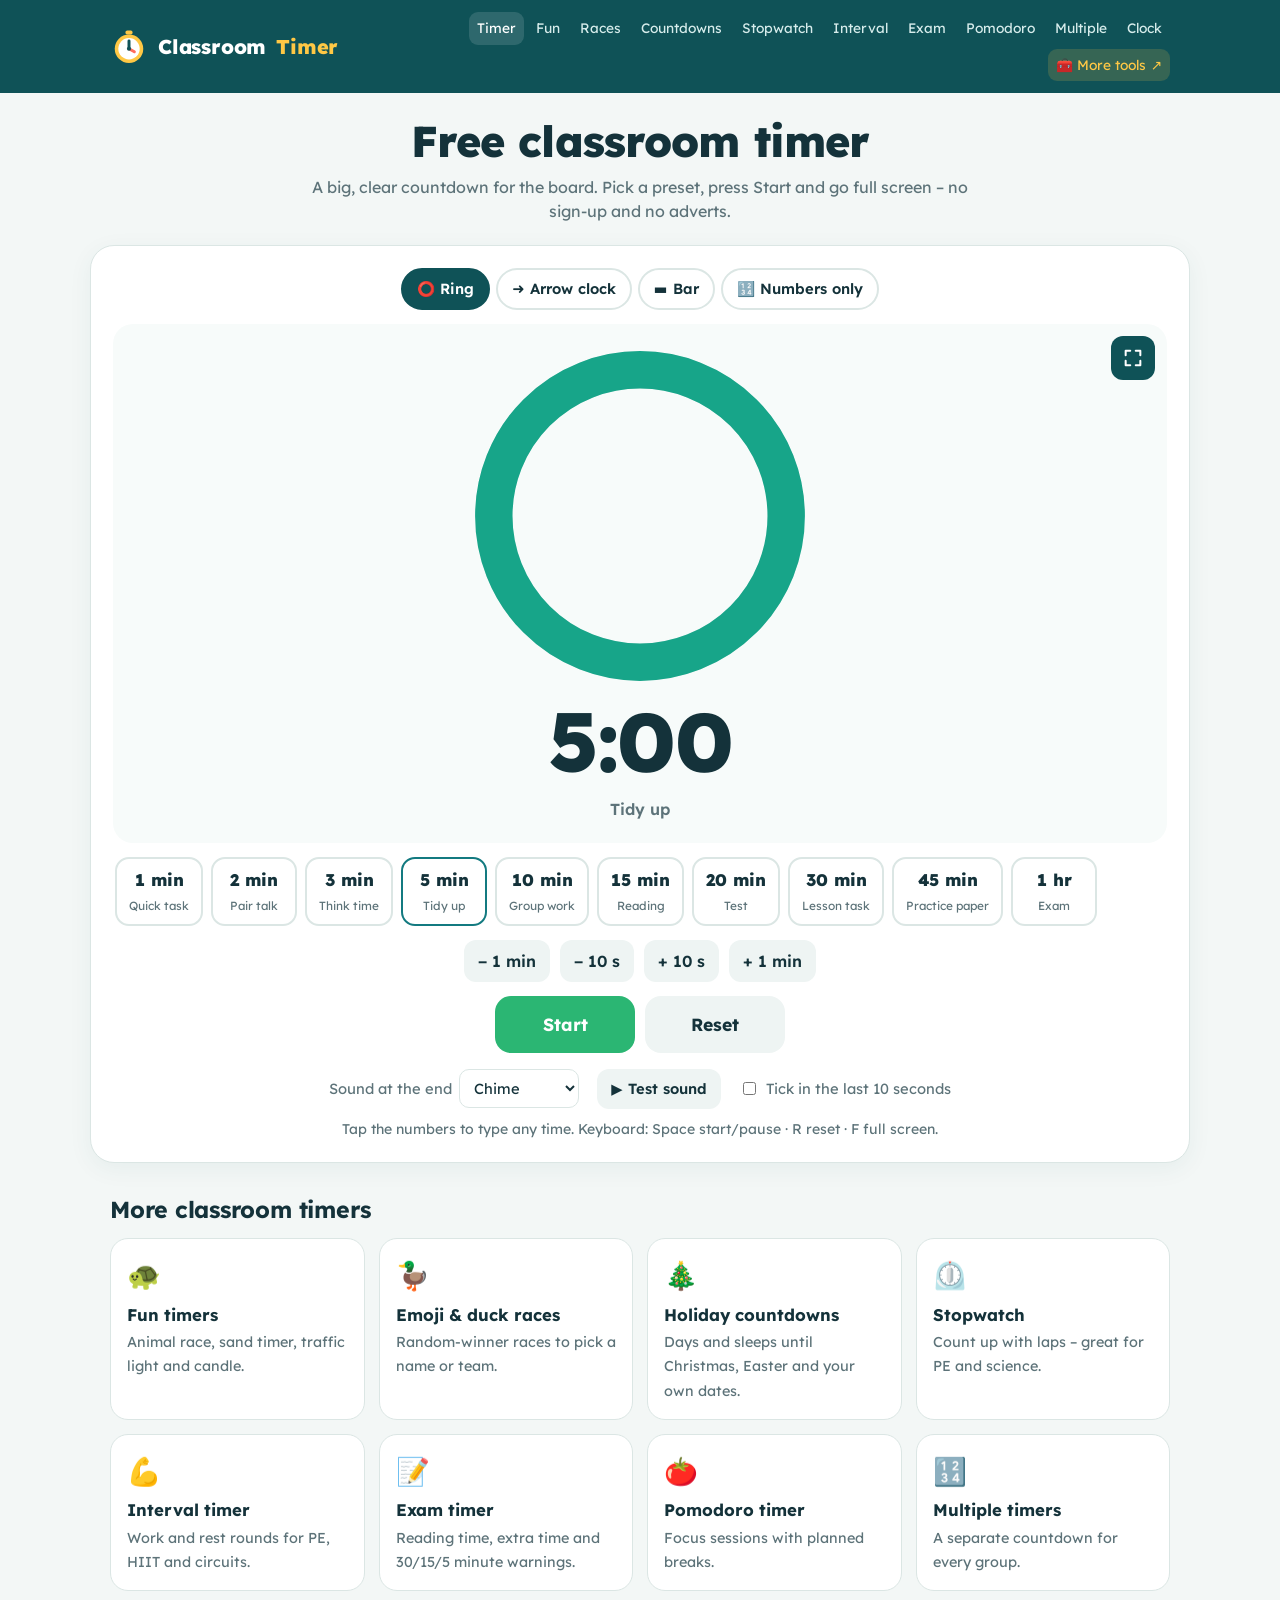
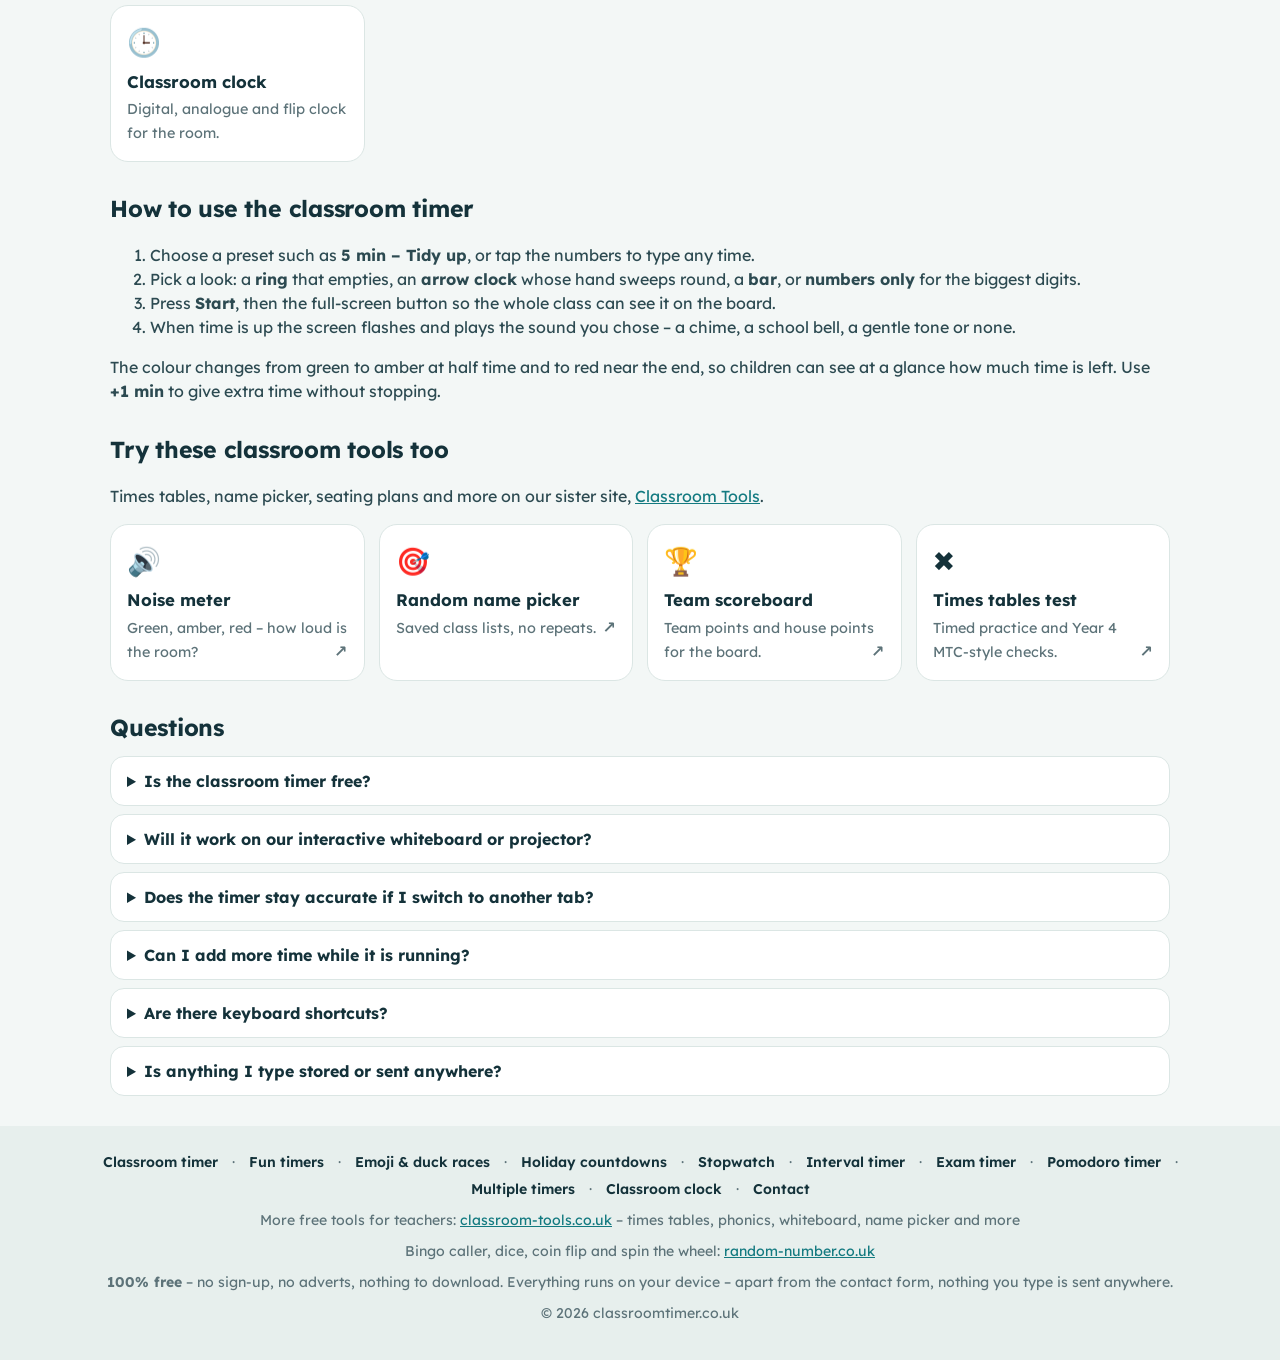
==== commit e2e2ff45: "Add files via upload" ====
--- a/index.html
+++ b/index.html
@@ -3,21 +3,21 @@
 <head>
 <meta charset="utf-8">
 <meta name="viewport" content="width=device-width, initial-scale=1">
-<title>Classroom Timer – Free Online Countdown for Teachers</title>
-<meta name="description" content="Free classroom timer with big, clear numbers for the board. Presets from 1 minute to 1 hour, full screen, end-of-time sounds. No sign-up, no adverts.">
+<title>Classroom Timer – Free Online Class Timer &amp; Countdown for Teachers</title>
+<meta name="description" content="Free classroom timer, class timer and teacher timer with big, clear numbers for the whiteboard. Presets from 1 minute to 1 hour, full screen, end-of-time sounds. No sign-up, no adverts.">
 <link rel="canonical" href="https://classroomtimer.co.uk/">
 <meta name="robots" content="index, follow">
 <meta name="theme-color" content="#0F5257">
-<link rel="icon" href="/favicon.svg?v=20261117" type="image/svg+xml">
-<link rel="icon" href="/favicon-32.png?v=20261117" sizes="32x32" type="image/png">
-<link rel="apple-touch-icon" href="/apple-touch-icon.png?v=20261117">
+<link rel="icon" href="/favicon.svg?v=20261125" type="image/svg+xml">
+<link rel="icon" href="/favicon-32.png?v=20261125" sizes="32x32" type="image/png">
+<link rel="apple-touch-icon" href="/apple-touch-icon.png?v=20261125">
 <meta property="og:type" content="website"><meta property="og:url" content="https://classroomtimer.co.uk/"><meta property="og:site_name" content="Classroom Timer">
-<meta property="og:title" content="Classroom Timer – Free Online Countdown for Teachers"><meta property="og:description" content="Free classroom timer with big, clear numbers for the board. Presets from 1 minute to 1 hour, full screen, end-of-time sounds. No sign-up, no adverts.">
-<meta property="og:image" content="https://classroomtimer.co.uk/og-image.png?v=20261117"><meta property="og:image:width" content="1200"><meta property="og:image:height" content="630"><meta property="og:locale" content="en_GB">
-<meta name="twitter:card" content="summary_large_image"><meta name="twitter:title" content="Classroom Timer – Free Online Countdown for Teachers"><meta name="twitter:description" content="Free classroom timer with big, clear numbers for the board. Presets from 1 minute to 1 hour, full screen, end-of-time sounds. No sign-up, no adverts."><meta name="twitter:image" content="https://classroomtimer.co.uk/og-image.png?v=20261117">
+<meta property="og:title" content="Classroom Timer – Free Online Class Timer &amp; Countdown for Teachers"><meta property="og:description" content="Free classroom timer, class timer and teacher timer with big, clear numbers for the whiteboard. Presets from 1 minute to 1 hour, full screen, end-of-time sounds. No sign-up, no adverts.">
+<meta property="og:image" content="https://classroomtimer.co.uk/og-image.png?v=20261125"><meta property="og:image:width" content="1200"><meta property="og:image:height" content="630"><meta property="og:locale" content="en_GB">
+<meta name="twitter:card" content="summary_large_image"><meta name="twitter:title" content="Classroom Timer – Free Online Class Timer &amp; Countdown for Teachers"><meta name="twitter:description" content="Free classroom timer, class timer and teacher timer with big, clear numbers for the whiteboard. Presets from 1 minute to 1 hour, full screen, end-of-time sounds. No sign-up, no adverts."><meta name="twitter:image" content="https://classroomtimer.co.uk/og-image.png?v=20261125">
 <link rel="preconnect" href="https://fonts.googleapis.com"><link rel="preconnect" href="https://fonts.gstatic.com" crossorigin>
 <link href="https://fonts.googleapis.com/css2?family=Lexend:wght@400;500;600;700;800&display=swap" rel="stylesheet">
-<link rel="stylesheet" href="/site.css?v=20261117"><link rel="stylesheet" href="/visual.css?v=20261117">
+<link rel="stylesheet" href="/site.css?v=20261125"><link rel="stylesheet" href="/visual.css?v=20261125">
 
 <script type="application/ld+json">{"@context": "https://schema.org", "@graph": [{"@type": "WebSite", "name": "Classroom Timer", "url": "https://classroomtimer.co.uk/", "inLanguage": "en-GB"}, {"@type": "WebApplication", "name": "Free classroom timer", "url": "https://classroomtimer.co.uk/", "applicationCategory": "EducationalApplication", "operatingSystem": "Any (runs in your web browser)", "isAccessibleForFree": true, "inLanguage": "en-GB", "offers": {"@type": "Offer", "price": "0", "priceCurrency": "GBP"}}, {"@type": "FAQPage", "mainEntity": [{"@type": "Question", "name": "Is the classroom timer free?", "acceptedAnswer": {"@type": "Answer", "text": "Yes. Every timer on this site is completely free, with no sign-up, no download and no adverts."}}, {"@type": "Question", "name": "Will it work on our interactive whiteboard or projector?", "acceptedAnswer": {"@type": "Answer", "text": "Yes. It runs in any modern web browser. Press the full-screen button and the timer fills the screen with large, high-contrast numbers that are easy to read from the back of the room."}}, {"@type": "Question", "name": "Does the timer stay accurate if I switch to another tab?", "acceptedAnswer": {"@type": "Answer", "text": "Yes. The time left is worked out from the computer’s clock rather than by counting, so it stays correct even if you switch to slides or another tab. It also keeps the screen awake on devices that allow it."}}, {"@type": "Question", "name": "Can I add more time while it is running?", "acceptedAnswer": {"@type": "Answer", "text": "Yes – use the +1 min and +10 s buttons at any time. You can also pause and carry on."}}, {"@type": "Question", "name": "Are there keyboard shortcuts?", "acceptedAnswer": {"@type": "Answer", "text": "Space starts and pauses, R resets and F switches full screen on or off."}}, {"@type": "Question", "name": "Is anything I type stored or sent anywhere?", "acceptedAnswer": {"@type": "Answer", "text": "No. Everything runs on your device. Your last settings are remembered in your own browser only."}}]}]}</script>
 </head>
@@ -42,11 +42,12 @@
   <p>The colour changes from green to amber at half time and to red near the end, so children can see at a glance how much time is left. Use <strong>+1 min</strong> to give extra time without stopping.</p><h2>Try these classroom tools too</h2><p>Times tables, name picker, seating plans and more on our sister site, <a href="https://classroom-tools.co.uk/">Classroom Tools</a>.</p><div class="tools"><a class="tool ext" href="https://classroom-tools.co.uk/noise-meter/" target="_blank" rel="noopener"><i>🔊</i><b>Noise meter</b><span>Green, amber, red – how loud is the room?</span></a><a class="tool ext" href="https://classroom-tools.co.uk/random-name-picker/" target="_blank" rel="noopener"><i>🎯</i><b>Random name picker</b><span>Saved class lists, no repeats.</span></a><a class="tool ext" href="https://classroom-tools.co.uk/scoreboard/" target="_blank" rel="noopener"><i>🏆</i><b>Team scoreboard</b><span>Team points and house points for the board.</span></a><a class="tool ext" href="https://classroom-tools.co.uk/times-tables-test/" target="_blank" rel="noopener"><i>✖️</i><b>Times tables test</b><span>Timed practice and Year 4 MTC-style checks.</span></a></div><h2>Questions</h2><details><summary>Is the classroom timer free?</summary><p>Yes. Every timer on this site is completely free, with no sign-up, no download and no adverts.</p></details><details><summary>Will it work on our interactive whiteboard or projector?</summary><p>Yes. It runs in any modern web browser. Press the full-screen button and the timer fills the screen with large, high-contrast numbers that are easy to read from the back of the room.</p></details><details><summary>Does the timer stay accurate if I switch to another tab?</summary><p>Yes. The time left is worked out from the computer’s clock rather than by counting, so it stays correct even if you switch to slides or another tab. It also keeps the screen awake on devices that allow it.</p></details><details><summary>Can I add more time while it is running?</summary><p>Yes – use the +1 min and +10 s buttons at any time. You can also pause and carry on.</p></details><details><summary>Are there keyboard shortcuts?</summary><p>Space starts and pauses, R resets and F switches full screen on or off.</p></details><details><summary>Is anything I type stored or sent anywhere?</summary><p>No. Everything runs on your device. Your last settings are remembered in your own browser only.</p></details></section>
 <footer><div class="foot-in">
   <div class="foot-links"><a href="/">Classroom timer</a> · <a href="/fun-timers/">Fun timers</a> · <a href="/races/">Emoji & duck races</a> · <a href="/holiday-countdown/">Holiday countdowns</a> · <a href="/stopwatch/">Stopwatch</a> · <a href="/interval-timer/">Interval timer</a> · <a href="/exam-timer/">Exam timer</a> · <a href="/pomodoro-timer/">Pomodoro timer</a> · <a href="/multiple-timers/">Multiple timers</a> · <a href="/clock/">Classroom clock</a> · <a href="/contact/">Contact</a></div>
-  <div>More free tools for teachers: <a href="https://classroom-tools.co.uk/">classroom-tools.co.uk</a> – times tables, name picker, groups, noise meter</div>
+  <div>More free tools for teachers: <a href="https://classroom-tools.co.uk/">classroom-tools.co.uk</a> – times tables, phonics, whiteboard, name picker and more</div>
+  <div>Bingo caller, dice, coin flip and spin the wheel: <a href="https://random-number.co.uk/">random-number.co.uk</a></div>
   <div><strong>100% free</strong> – no sign-up, no adverts, nothing to download. Everything runs on your device – apart from the contact form, nothing you type is sent anywhere.</div>
   <div>© 2026 classroomtimer.co.uk</div>
 </div></footer>
-<script>window.VT={styles:['ring','arrow','bar','digits'],def:'ring',key:'home'};</script><script src="/common.js?v=20261117"></script><script src="/visual.js?v=20261117"></script>
+<script>window.VT={styles:['ring','arrow','bar','digits'],def:'ring',key:'home'};</script><script src="/common.js?v=20261125"></script><script src="/visual.js?v=20261125"></script>
 <script data-goatcounter="https://classroomtimer.goatcounter.com/count" async src="//gc.zgo.at/count.js"></script>
 </body>
 </html>
